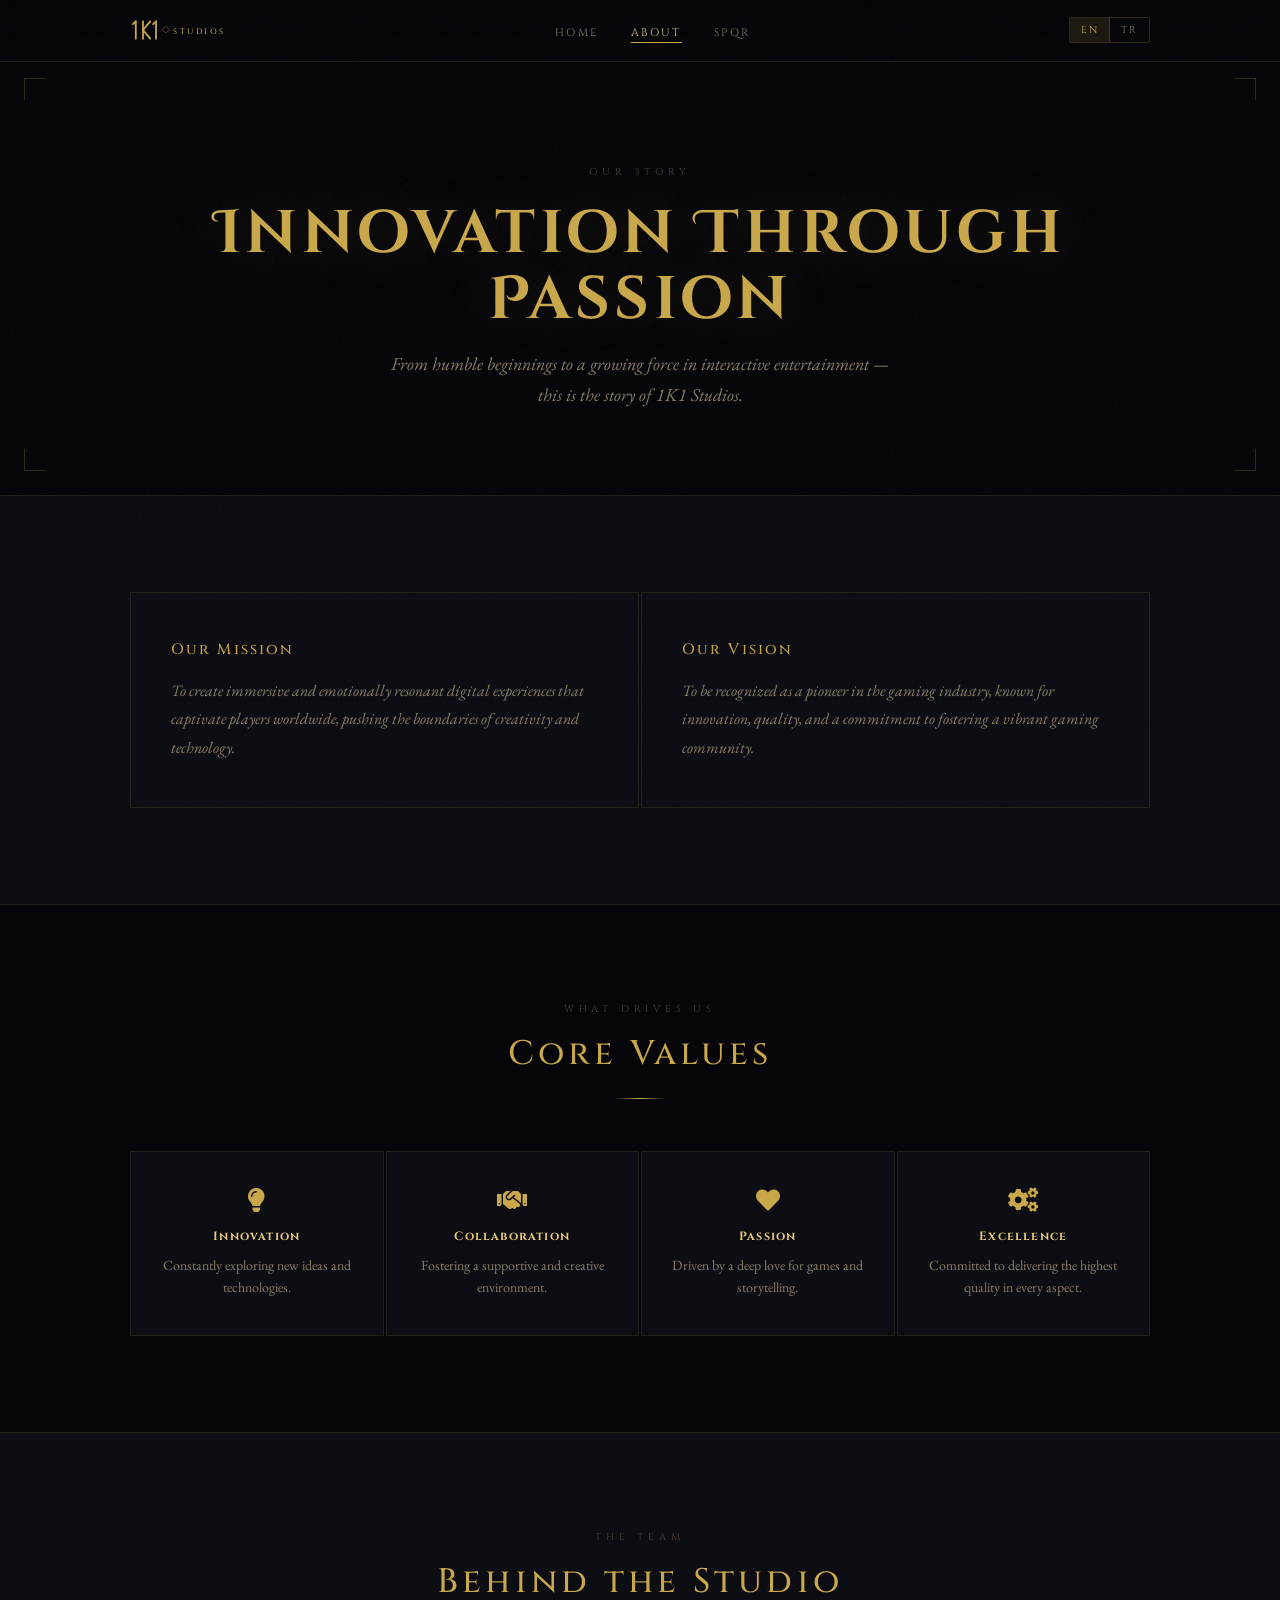
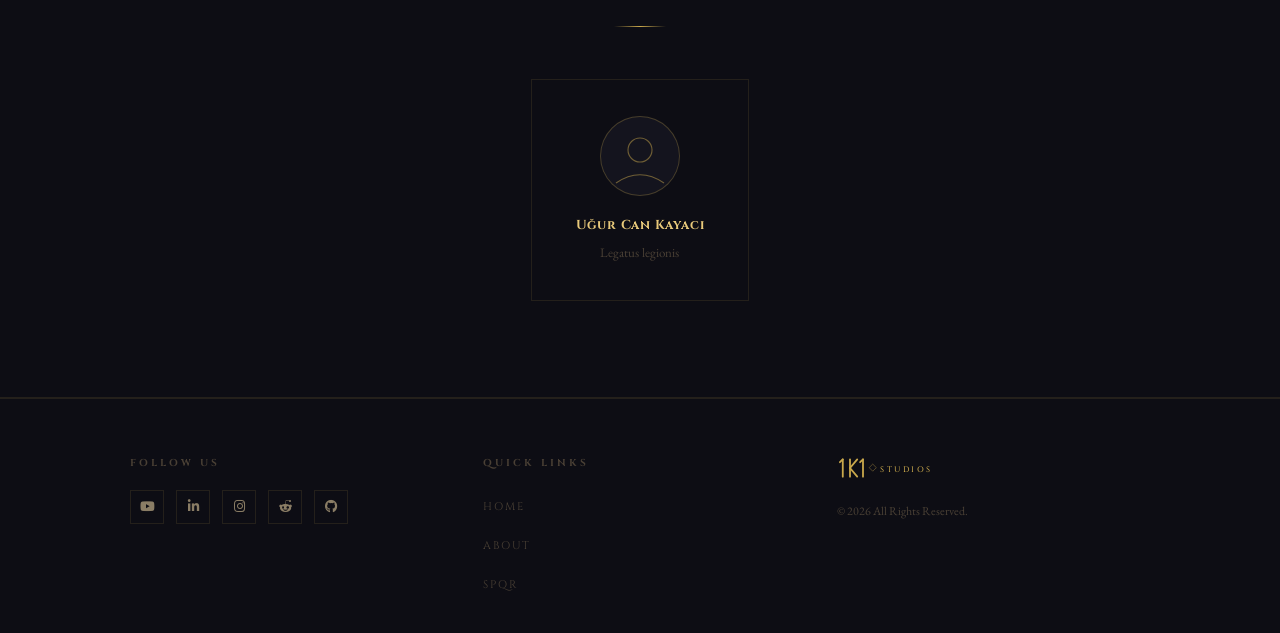
==== about.html @ 58bfda01 "Add files via upload" ====
<!DOCTYPE html>
<html lang="en">
<head>
  <meta charset="UTF-8">
  <meta name="viewport" content="width=device-width, initial-scale=1.0">
  <title>About — 1K1 Studios</title>
  <meta name="description" content="Learn more about 1K1 Studios — a solo game development studio crafting immersive digital experiences.">
  <meta name="author" content="1K1 Studios">
  <link rel="stylesheet" href="https://cdnjs.cloudflare.com/ajax/libs/font-awesome/5.15.4/css/all.min.css">
  <link rel="stylesheet" href="https://cdn.jsdelivr.net/npm/aos@next/dist/aos.css">
  <link rel="stylesheet" href="styles.css">
<link rel="icon" href="/favicon.svg" type="image/svg+xml">
</head>
<body data-page="about">

<div id="loader-wrapper">
  <div class="loader"></div>
  <p>Loading 1K1 Studios...</p>
</div>

<!-- HEADER -->
<header class="header">
  <div class="container">
    <a href="index.html" class="logo" aria-label="1K1 Studios">
      <svg class="logo-svg" viewBox="0 0 148 36" xmlns="http://www.w3.org/2000/svg">
        <line x1="8"  y1="6" x2="8"  y2="30" stroke="#c9a84c" stroke-width="2.5" stroke-linecap="round"/>
        <line x1="4"  y1="10" x2="8"  y2="6"  stroke="#c9a84c" stroke-width="2.5" stroke-linecap="round"/>
        <line x1="18" y1="6" x2="18" y2="30" stroke="#c9a84c" stroke-width="2.5" stroke-linecap="round"/>
        <line x1="18" y1="18" x2="28" y2="6"  stroke="#c9a84c" stroke-width="2.5" stroke-linecap="round"/>
        <line x1="18" y1="18" x2="28" y2="30" stroke="#c9a84c" stroke-width="2.5" stroke-linecap="round"/>
        <line x1="36" y1="6" x2="36" y2="30" stroke="#c9a84c" stroke-width="2.5" stroke-linecap="round"/>
        <line x1="32" y1="10" x2="36" y2="6"  stroke="#c9a84c" stroke-width="2.5" stroke-linecap="round"/>
        <rect x="46" y="14" width="7" height="7" fill="none" stroke="#c9a84c" stroke-width="1" transform="rotate(45 49.5 17.5)" opacity="0.5"/>
        <text x="60" y="23" font-family="Cinzel,serif" font-size="11" fill="#c9a84c" letter-spacing="3.5" font-weight="500">STUDIOS</text>
      </svg>
    </a>
    <nav class="main-nav" aria-label="Main navigation">
      <ul class="nav-list">
        <li><a href="/index.html" class="nav-link">Home</a></li>
        <li><a href="/about.html" class="nav-link active">About</a></li>
        <li><a href="/spqr.html" class="nav-link">SPQR</a></li>
      </ul>
    </nav>
    <div class="lang-bar">
      <div class="lang-switcher">
        <button class="lang-btn" data-lang="en" onclick="setLang('en')">EN</button>
        <button class="lang-btn" data-lang="tr" onclick="setLang('tr')">TR</button>
      </div>
    </div>
    <button class="hamburger" aria-label="Toggle menu">
      <span class="bar"></span><span class="bar"></span><span class="bar"></span>
    </button>
  </div>
</header>

<!-- HERO -->
<section class="hero-section sub-hero">
  <div class="hb hb-tl"></div><div class="hb hb-tr"></div>
  <div class="hb hb-bl"></div><div class="hb hb-br"></div>
  <div class="container hero-content" data-aos="fade-up">
    <p class="section-label" data-i18n="heroLabel">Our Story</p>
    <h1 class="hero-title" data-i18n="heroTitle">Innovation Through Passion</h1>
    <p class="hero-desc" data-i18n="heroDesc">From humble beginnings to a growing force in interactive entertainment — this is the story of 1K1 Studios.</p>
  </div>
</section>

<!-- MISSION / VISION -->
<section class="section section-alt" data-aos="fade-up">
  <div class="container">
    <div class="mv-grid">
      <div class="mv-card" data-aos="fade-right">
        <h3 data-i18n="missionTitle">Our Mission</h3>
        <p data-i18n="missionDesc">To create immersive and emotionally resonant digital experiences that captivate players worldwide, pushing the boundaries of creativity and technology.</p>
      </div>
      <div class="mv-card" data-aos="fade-left">
        <h3 data-i18n="visionTitle">Our Vision</h3>
        <p data-i18n="visionDesc">To be recognized as a pioneer in the gaming industry, known for innovation, quality, and a commitment to fostering a vibrant gaming community.</p>
      </div>
    </div>
  </div>
</section>

<!-- VALUES -->
<section class="section" data-aos="fade-up">
  <div class="container">
    <p class="section-label" style="text-align:center;margin-bottom:8px;" data-i18n="valLabel">What Drives Us</p>
    <h2 class="section-title" data-i18n="valTitle">Core Values</h2>
    <div class="values-grid">
      <div class="value-item" data-aos="fade-up" data-aos-delay="100">
        <i class="fas fa-lightbulb"></i>
        <h3 data-i18n="v1t">Innovation</h3>
        <p data-i18n="v1d">Constantly exploring new ideas and technologies.</p>
      </div>
      <div class="value-item" data-aos="fade-up" data-aos-delay="150">
        <i class="fas fa-handshake"></i>
        <h3 data-i18n="v2t">Collaboration</h3>
        <p data-i18n="v2d">Fostering a supportive and creative environment.</p>
      </div>
      <div class="value-item" data-aos="fade-up" data-aos-delay="200">
        <i class="fas fa-heart"></i>
        <h3 data-i18n="v3t">Passion</h3>
        <p data-i18n="v3d">Driven by a deep love for games and storytelling.</p>
      </div>
      <div class="value-item" data-aos="fade-up" data-aos-delay="250">
        <i class="fas fa-cogs"></i>
        <h3 data-i18n="v4t">Excellence</h3>
        <p data-i18n="v4d">Committed to delivering the highest quality in every aspect.</p>
      </div>
    </div>
  </div>
</section>

<!-- TEAM -->
<section class="section section-alt" data-aos="fade-up">
  <div class="container">
    <p class="section-label" style="text-align:center;margin-bottom:8px;" data-i18n="teamLabel">The Team</p>
    <h2 class="section-title" data-i18n="teamTitle">Behind the Studio</h2>
    <div class="team-grid">
      <div class="team-member" data-aos="fade-up">
        <div class="team-avatar">
          <svg viewBox="0 0 80 80" xmlns="http://www.w3.org/2000/svg" width="60" height="60">
            <circle cx="40" cy="32" r="16" fill="none" stroke="rgba(201,168,76,0.5)" stroke-width="1.5"/>
            <path d="M8 76 Q40 54 72 76" fill="none" stroke="rgba(201,168,76,0.5)" stroke-width="1.5"/>
          </svg>
        </div>
        <h3>Uğur Can Kayacı</h3>
        <p data-i18n="teamRole">Founder &amp; Solo Developer</p>
      </div>
    </div>
  </div>
</section>

<!-- FOOTER -->
<footer class="main-footer">
  <div class="container">
    <div class="footer-grid">
      <div class="footer-col">
        <h4>Follow Us</h4>
        <div class="social-links">
          <a href="https://www.youtube.com/@onekeyonestudios" target="_blank" aria-label="YouTube"><i class="fab fa-youtube"></i></a>
          <a href="https://www.linkedin.com/company/onekeyone-game-studios/" target="_blank" aria-label="LinkedIn"><i class="fab fa-linkedin-in"></i></a>
          <a href="https://www.instagram.com/1k1studios/" target="_blank" aria-label="Instagram"><i class="fab fa-instagram"></i></a>
          <a href="https://www.reddit.com/user/Rich-Television30/" target="_blank" aria-label="Reddit"><i class="fab fa-reddit-alien"></i></a>
          <a href="https://github.com/Can1k1" target="_blank" aria-label="GitHub"><i class="fab fa-github"></i></a>

        </div>
      </div>
      <div class="footer-col">
        <h4>Quick Links</h4>
        <ul class="footer-nav">
          <li><a href="index.html">Home</a></li>
          <li><a href="about.html">About</a></li>
          <li><a href="spqr.html">SPQR</a></li>
        </ul>
      </div>
      <div class="footer-col footer-logo-col">
        <a href="index.html" class="logo">
          <svg class="logo-svg" viewBox="0 0 148 36" xmlns="http://www.w3.org/2000/svg">
            <line x1="8"  y1="6" x2="8"  y2="30" stroke="#c9a84c" stroke-width="2.5" stroke-linecap="round"/>
            <line x1="4"  y1="10" x2="8"  y2="6"  stroke="#c9a84c" stroke-width="2.5" stroke-linecap="round"/>
            <line x1="18" y1="6" x2="18" y2="30" stroke="#c9a84c" stroke-width="2.5" stroke-linecap="round"/>
            <line x1="18" y1="18" x2="28" y2="6"  stroke="#c9a84c" stroke-width="2.5" stroke-linecap="round"/>
            <line x1="18" y1="18" x2="28" y2="30" stroke="#c9a84c" stroke-width="2.5" stroke-linecap="round"/>
            <line x1="36" y1="6" x2="36" y2="30" stroke="#c9a84c" stroke-width="2.5" stroke-linecap="round"/>
            <line x1="32" y1="10" x2="36" y2="6"  stroke="#c9a84c" stroke-width="2.5" stroke-linecap="round"/>
            <rect x="46" y="14" width="7" height="7" fill="none" stroke="#c9a84c" stroke-width="1" transform="rotate(45 49.5 17.5)" opacity="0.5"/>
            <text x="60" y="23" font-family="Cinzel,serif" font-size="11" fill="#c9a84c" letter-spacing="3.5" font-weight="500">STUDIOS</text>
          </svg>
        </a>
        <p>&copy; <span class="current-year">2025</span> All Rights Reserved.</p>
      </div>
    </div>
  </div>
</footer>
<script src="https://cdn.jsdelivr.net/npm/aos@next/dist/aos.js"></script>
<script src="script.js"></script>
</body>
</html>
---- styles.css ----
@import url('https://fonts.googleapis.com/css2?family=Cinzel+Decorative:wght@400;700&family=Cinzel:wght@400;500;600&family=EB+Garamond:ital,wght@0,400;0,500;1,400&display=swap');

/* ── RESET ── */
*, *::before, *::after { margin: 0; padding: 0; box-sizing: border-box; }

/* ── VARIABLES ── */
:root {
  --gold:   #c9a84c;
  --gold2:  #e8c97a;
  --gold3:  #f5e0a0;
  --dark:   #06060a;
  --dark2:  #0d0d14;
  --dark3:  #14141e;
  --border: rgba(201,168,76,0.12);
  --border2:rgba(201,168,76,0.28);
  --text:   #d4c9b0;
  --text2:  #8a7d65;
  --text3:  #4a4035;
  --font-display: 'Cinzel', serif;
  --font-deco:    'Cinzel Decorative', serif;
  --font-body:    'EB Garamond', Georgia, serif;
  --max-w: 1100px;
  --pad-x: 40px;
}

html { scroll-behavior: smooth; }

body {
  background: var(--dark);
  color: var(--text);
  font-family: var(--font-body);
  font-size: 17px;
  line-height: 1.7;
  overflow-x: hidden;
}

body.no-scroll { overflow: hidden; }

/* Noise texture */
body::before {
  content: '';
  position: fixed;
  inset: 0;
  background-image: url("data:image/svg+xml,%3Csvg viewBox='0 0 256 256' xmlns='http://www.w3.org/2000/svg'%3E%3Cfilter id='n'%3E%3CfeTurbulence type='fractalNoise' baseFrequency='0.9' numOctaves='4' stitchTiles='stitch'/%3E%3C/filter%3E%3Crect width='100%25' height='100%25' filter='url(%23n)' opacity='0.04'/%3E%3C/svg%3E");
  pointer-events: none;
  z-index: 9999;
  opacity: 0.35;
}

/* ── LOADER ── */
#loader-wrapper {
  position: fixed;
  inset: 0;
  background: var(--dark);
  display: flex;
  flex-direction: column;
  align-items: center;
  justify-content: center;
  z-index: 10000;
  transition: opacity 0.5s;
  gap: 20px;
}

#loader-wrapper p {
  font-family: var(--font-display);
  font-size: 11px;
  letter-spacing: 0.4em;
  color: var(--text3);
  text-transform: uppercase;
}

.loader {
  width: 36px;
  height: 36px;
  border: 1px solid var(--border);
  border-top-color: var(--gold);
  border-radius: 50%;
  animation: spin 1s linear infinite;
}

@keyframes spin { to { transform: rotate(360deg); } }

/* ── LAYOUT ── */
.container {
  max-width: var(--max-w);
  margin: 0 auto;
  padding: 0 var(--pad-x);
}

/* ── HEADER ── */
.header {
  position: fixed;
  top: 0; left: 0; right: 0;
  z-index: 900;
  padding: 16px 0;
  background: linear-gradient(to bottom, rgba(6,6,10,0.97), rgba(6,6,10,0.75));
  border-bottom: 1px solid var(--border);
  backdrop-filter: blur(10px);
}

.header .container {
  display: flex;
  align-items: center;
  justify-content: space-between;
  gap: 20px;
}

/* Logo */
.logo {
  display: flex;
  align-items: center;
  text-decoration: none;
  flex-shrink: 0;
}

.logo-svg { height: 26px; width: auto; }

/* Nav */
.main-nav .nav-list {
  display: flex;
  gap: 32px;
  list-style: none;
}

.nav-link {
  font-family: var(--font-display);
  font-size: 11px;
  letter-spacing: 0.22em;
  color: var(--text2);
  text-decoration: none;
  text-transform: uppercase;
  position: relative;
  padding-bottom: 3px;
  transition: color 0.3s;
  white-space: nowrap;
}

.nav-link::after {
  content: '';
  position: absolute;
  bottom: 0; left: 0; right: 0;
  height: 1px;
  background: var(--gold);
  transform: scaleX(0);
  transition: transform 0.3s;
}

.nav-link:hover, .nav-link.active { color: var(--gold2); }
.nav-link:hover::after, .nav-link.active::after { transform: scaleX(1); }

/* Language bar */
.lang-bar {
  display: flex;
  align-items: center;
  flex-shrink: 0;
}

.lang-switcher {
  display: flex;
  border: 1px solid rgba(201,168,76,0.22);
  border-radius: 2px;
  overflow: hidden;
}

.lang-btn {
  background: transparent;
  border: none;
  color: var(--text2);
  font-family: var(--font-display);
  font-size: 10px;
  letter-spacing: 0.18em;
  padding: 5px 11px;
  cursor: pointer;
  transition: all 0.25s;
  text-transform: uppercase;
}

.lang-btn:first-child { border-right: 1px solid rgba(201,168,76,0.22); }
.lang-btn:hover { color: var(--gold2); background: rgba(201,168,76,0.06); }
.lang-btn.active { color: var(--gold); background: rgba(201,168,76,0.12); }

/* Hamburger */
.hamburger {
  display: none;
  background: none;
  border: none;
  cursor: pointer;
  flex-direction: column;
  gap: 5px;
  padding: 4px;
  flex-shrink: 0;
}

.bar {
  display: block;
  width: 22px;
  height: 1px;
  background: var(--gold);
  transition: all 0.3s;
}

.hamburger.active .bar:nth-child(1) { transform: translateY(6px) rotate(45deg); }
.hamburger.active .bar:nth-child(2) { opacity: 0; }
.hamburger.active .bar:nth-child(3) { transform: translateY(-6px) rotate(-45deg); }

/* ── HERO ── */
.hero-section {
  position: relative;
  min-height: 100vh;
  display: flex;
  align-items: center;
  justify-content: center;
  text-align: center;
  overflow: hidden;
  padding: 120px 20px 80px;
}

.hero-section.sub-hero {
  min-height: 55vh;
  padding-top: 140px;
  padding-bottom: 60px;
}

#star-canvas {
  position: absolute;
  inset: 0;
  width: 100%;
  height: 100%;
  pointer-events: none;
  z-index: 1;
}

.hero-content { position: relative; z-index: 2; width: 100%; }

/* Corner borders */
.hb { position: absolute; width: 22px; height: 22px; border-color: rgba(201,168,76,0.22); border-style: solid; z-index: 3; }
.hb-tl { top: 78px; left: 24px; border-width: 1px 0 0 1px; }
.hb-tr { top: 78px; right: 24px; border-width: 1px 1px 0 0; }
.hb-bl { bottom: 24px; left: 24px; border-width: 0 0 1px 1px; }
.hb-br { bottom: 24px; right: 24px; border-width: 0 1px 1px 0; }

.section-label {
  font-family: var(--font-display);
  font-size: 10px;
  letter-spacing: 0.48em;
  color: var(--text3);
  text-transform: uppercase;
  margin-bottom: 20px;
}

.spqr-hero-title {
  font-family: var(--font-deco);
  font-size: clamp(52px, 10vw, 108px);
  font-weight: 700;
  color: var(--gold);
  letter-spacing: 0.1em;
  line-height: 1;
  text-shadow: 0 0 80px rgba(201,168,76,0.28);
}

.spqr-hero-sub {
  font-family: var(--font-display);
  font-size: clamp(12px, 1.8vw, 16px);
  letter-spacing: 0.42em;
  color: var(--text2);
  text-transform: uppercase;
  margin-top: 10px;
}

.hero-divider {
  display: flex;
  align-items: center;
  gap: 14px;
  max-width: 280px;
  margin: 28px auto;
}

.hero-divider::before, .hero-divider::after {
  content: '';
  flex: 1;
  height: 1px;
  background: linear-gradient(to right, transparent, rgba(201,168,76,0.38));
}

.hero-divider::after { background: linear-gradient(to left, transparent, rgba(201,168,76,0.38)); }
.hero-gem { width: 6px; height: 6px; background: var(--gold); transform: rotate(45deg); opacity: 0.65; flex-shrink: 0; }

.hero-tagline {
  font-family: var(--font-body);
  font-style: italic;
  font-size: clamp(15px, 2vw, 19px);
  color: var(--text2);
  max-width: 540px;
  margin: 0 auto 36px;
  line-height: 1.8;
}

.hero-tagline span { color: var(--gold2); font-style: normal; }

.hero-title {
  font-family: var(--font-deco);
  font-size: clamp(28px, 5vw, 60px);
  font-weight: 700;
  color: var(--gold);
  letter-spacing: 0.07em;
  line-height: 1.1;
  margin-bottom: 16px;
  text-shadow: 0 0 50px rgba(201,168,76,0.2);
}

.hero-desc {
  font-style: italic;
  color: var(--text2);
  font-size: clamp(15px, 1.8vw, 18px);
  max-width: 520px;
  margin: 0 auto;
  line-height: 1.7;
}

.ea-badge {
  margin-top: 16px;
  font-family: var(--font-display);
  font-size: 10px;
  letter-spacing: 0.28em;
  color: var(--text3);
  text-transform: uppercase;
}

/* ── BUTTONS ── */
.btn-row {
  display: flex;
  gap: 14px;
  justify-content: center;
  flex-wrap: wrap;
}

.btn {
  display: inline-flex;
  align-items: center;
  gap: 10px;
  font-family: var(--font-display);
  font-size: 11px;
  letter-spacing: 0.22em;
  text-transform: uppercase;
  text-decoration: none;
  padding: 14px 34px;
  cursor: pointer;
  border: none;
  transition: all 0.32s;
  position: relative;
  white-space: nowrap;
}

.btn svg { width: 17px; height: 17px; fill: currentColor; flex-shrink: 0; }

.btn-primary {
  background: transparent;
  border: 1px solid rgba(201,168,76,0.5);
  color: var(--gold2);
}

.btn-primary:hover {
  border-color: var(--gold2);
  color: var(--gold3);
  box-shadow: 0 0 28px rgba(201,168,76,0.12);
  transform: translateY(-2px);
}

.btn-secondary {
  background: rgba(201,168,76,0.08);
  border: 1px solid rgba(201,168,76,0.28);
  color: var(--gold);
}

.btn-secondary:hover {
  background: rgba(201,168,76,0.14);
  transform: translateY(-2px);
}

/* ── SECTIONS ── */
.section { padding: 96px 0; }
.section-alt { background: var(--dark2); border-top: 1px solid var(--border); border-bottom: 1px solid var(--border); }

.section-title {
  font-family: var(--font-display);
  font-size: clamp(20px, 3vw, 34px);
  font-weight: 500;
  color: var(--gold);
  letter-spacing: 0.12em;
  text-align: center;
  margin-bottom: 52px;
}

.section-title::after {
  content: '';
  display: block;
  width: 52px;
  height: 1px;
  background: linear-gradient(to right, transparent, var(--gold), transparent);
  margin: 14px auto 0;
}

/* ── SPQR FEATURES ── */
.spqr-features {
  display: grid;
  grid-template-columns: repeat(4, 1fr);
  gap: 2px;
}

.spqr-feat {
  background: var(--dark2);
  border: 1px solid var(--border);
  padding: 36px 28px;
  transition: border-color 0.3s, background 0.3s;
}

.spqr-feat:hover { border-color: var(--border2); background: var(--dark3); }

.spqr-feat-num {
  font-family: var(--font-display);
  font-size: 10px;
  letter-spacing: 0.3em;
  color: var(--text3);
  margin-bottom: 16px;
}

.spqr-feat-title {
  font-family: var(--font-display);
  font-size: 13px;
  color: var(--gold2);
  letter-spacing: 0.08em;
  margin-bottom: 10px;
}

.spqr-feat-desc { font-size: 14px; color: var(--text2); line-height: 1.7; }

/* ── ABOUT BRIEF ── */
.about-brief { text-align: center; }
.about-brief p { color: var(--text2); font-style: italic; max-width: 620px; margin: 0 auto 32px; }

/* ── MISSION / VISION ── */
.mv-grid {
  display: grid;
  grid-template-columns: 1fr 1fr;
  gap: 2px;
}

.mv-card {
  background: var(--dark2);
  border: 1px solid var(--border);
  padding: 44px 40px;
  transition: border-color 0.3s;
}

.mv-card:hover { border-color: var(--border2); }

.mv-card h3 {
  font-family: var(--font-display);
  font-size: 15px;
  font-weight: 500;
  color: var(--gold);
  letter-spacing: 0.14em;
  margin-bottom: 14px;
}

.mv-card p { color: var(--text2); font-style: italic; line-height: 1.8; font-size: 16px; }

/* ── VALUES ── */
.values-grid {
  display: grid;
  grid-template-columns: repeat(4, 1fr);
  gap: 2px;
}

.value-item {
  background: var(--dark2);
  border: 1px solid var(--border);
  padding: 36px 24px;
  text-align: center;
  transition: border-color 0.3s, background 0.3s;
}

.value-item:hover { border-color: var(--border2); background: var(--dark3); }
.value-item i { font-size: 24px; color: var(--gold); margin-bottom: 14px; display: block; }
.value-item h3 { font-family: var(--font-display); font-size: 12px; color: var(--gold2); letter-spacing: 0.1em; margin-bottom: 8px; }
.value-item p { font-size: 14px; color: var(--text2); line-height: 1.6; }

/* ── TEAM ── */
.team-grid { display: flex; justify-content: center; }

.team-member {
  background: var(--dark2);
  border: 1px solid var(--border);
  padding: 36px 44px;
  text-align: center;
  transition: border-color 0.3s;
}

.team-member:hover { border-color: var(--border2); }

.team-avatar {
  width: 80px;
  height: 80px;
  margin: 0 auto 18px;
  border-radius: 50%;
  border: 1px solid rgba(201,168,76,0.28);
  display: flex;
  align-items: center;
  justify-content: center;
  background: var(--dark3);
}

.team-member h3 {
  font-family: var(--font-display);
  font-size: 13px;
  color: var(--gold2);
  letter-spacing: 0.06em;
  margin-bottom: 6px;
}

.team-member p { font-size: 13px; color: var(--text3); }

/* ── STEAM CTA ── */
.steam-cta {
  text-align: center;
  padding: 80px 0;
}

.ea-note {
  margin-top: 16px;
  font-family: var(--font-display);
  font-size: 10px;
  letter-spacing: 0.26em;
  color: var(--text3);
  text-transform: uppercase;
}

/* ── FOOTER ── */
.main-footer {
  background: var(--dark2);
  border-top: 1px solid var(--border);
  padding: 56px 0 36px;
}

.footer-grid {
  display: grid;
  grid-template-columns: 1fr 1fr 1fr;
  gap: 40px;
  align-items: start;
}

.footer-col h4 {
  font-family: var(--font-display);
  font-size: 10px;
  letter-spacing: 0.3em;
  color: var(--text3);
  text-transform: uppercase;
  margin-bottom: 18px;
}

.social-links { display: flex; gap: 12px; }

.social-links a {
  width: 34px;
  height: 34px;
  border: 1px solid var(--border);
  display: flex;
  align-items: center;
  justify-content: center;
  color: var(--text2);
  font-size: 13px;
  text-decoration: none;
  transition: all 0.28s;
}

.social-links a:hover { border-color: var(--border2); color: var(--gold2); }

.footer-nav { list-style: none; display: flex; flex-direction: column; gap: 10px; }

.footer-nav a {
  font-family: var(--font-display);
  font-size: 11px;
  letter-spacing: 0.16em;
  color: var(--text3);
  text-decoration: none;
  text-transform: uppercase;
  transition: color 0.28s;
}

.footer-nav a:hover { color: var(--gold2); }

.footer-logo-col { text-align: left; }
.footer-logo-col p { font-size: 12px; color: var(--text3); margin-top: 20px;}

/* ── ANIMATIONS ── */
@keyframes fadeUp {
  from { opacity: 0; transform: translateY(18px); }
  to   { opacity: 1; transform: translateY(0); }
}

.anim-1 { animation: fadeUp 0.9s ease forwards 0.2s; opacity: 0; }
.anim-2 { animation: fadeUp 0.9s ease forwards 0.4s; opacity: 0; }
.anim-3 { animation: fadeUp 0.9s ease forwards 0.6s; opacity: 0; }
.anim-4 { animation: fadeUp 0.9s ease forwards 0.8s; opacity: 0; }
.anim-5 { animation: fadeUp 0.9s ease forwards 1.0s; opacity: 0; }
.anim-6 { animation: fadeUp 0.9s ease forwards 1.2s; opacity: 0; }

/* ── RESPONSIVE ── */
@media (max-width: 900px) {
  :root { --pad-x: 24px; }

  .spqr-features { grid-template-columns: repeat(2, 1fr); }
  .values-grid   { grid-template-columns: repeat(2, 1fr); }
  .mv-grid       { grid-template-columns: 1fr; }
  .footer-grid   { grid-template-columns: 1fr 1fr; }
  .footer-logo-col { text-align: left; }

  .hb-tl, .hb-tr, .hb-bl, .hb-br { display: none; }
}

@media (max-width: 768px) {
  :root { --pad-x: 20px; }

  /* Mobile nav */
  .hamburger { display: flex; }

  .main-nav {
    position: fixed;
    top: 0; right: 0;
    width: min(280px, 80vw);
    height: 100vh;
    background: var(--dark2);
    border-left: 1px solid var(--border);
    padding: 90px 32px 40px;
    transform: translateX(100%);
    transition: transform 0.38s cubic-bezier(0.4, 0, 0.2, 1);
    z-index: 800;
    overflow-y: auto;
  }

  .main-nav.active { transform: translateX(0); }

  .main-nav .nav-list {
    flex-direction: column;
    gap: 24px;
  }

  .nav-link { font-size: 14px; }

  /* Header layout on mobile: logo left, lang+hamburger right */
  .header .container { gap: 12px; }
  .lang-bar { order: 2; }
  .hamburger { order: 3; }

  .section { padding: 64px 0; }
  .section-title { margin-bottom: 36px; }

  .spqr-hero-title { font-size: clamp(44px, 14vw, 72px); }
  .hero-tagline { font-size: 15px; }

  .spqr-features { grid-template-columns: 1fr; }
  .values-grid   { grid-template-columns: 1fr 1fr; }

  .btn { padding: 13px 26px; font-size: 10px; }
}

@media (max-width: 540px) {
  .values-grid   { grid-template-columns: 1fr; }
  .footer-grid   { grid-template-columns: 1fr; }
  .footer-logo-col { text-align: left; }
  .btn-row       { flex-direction: column; align-items: center; }
  .mv-card       { padding: 32px 24px; }
  .spqr-feat     { padding: 28px 20px; }
}
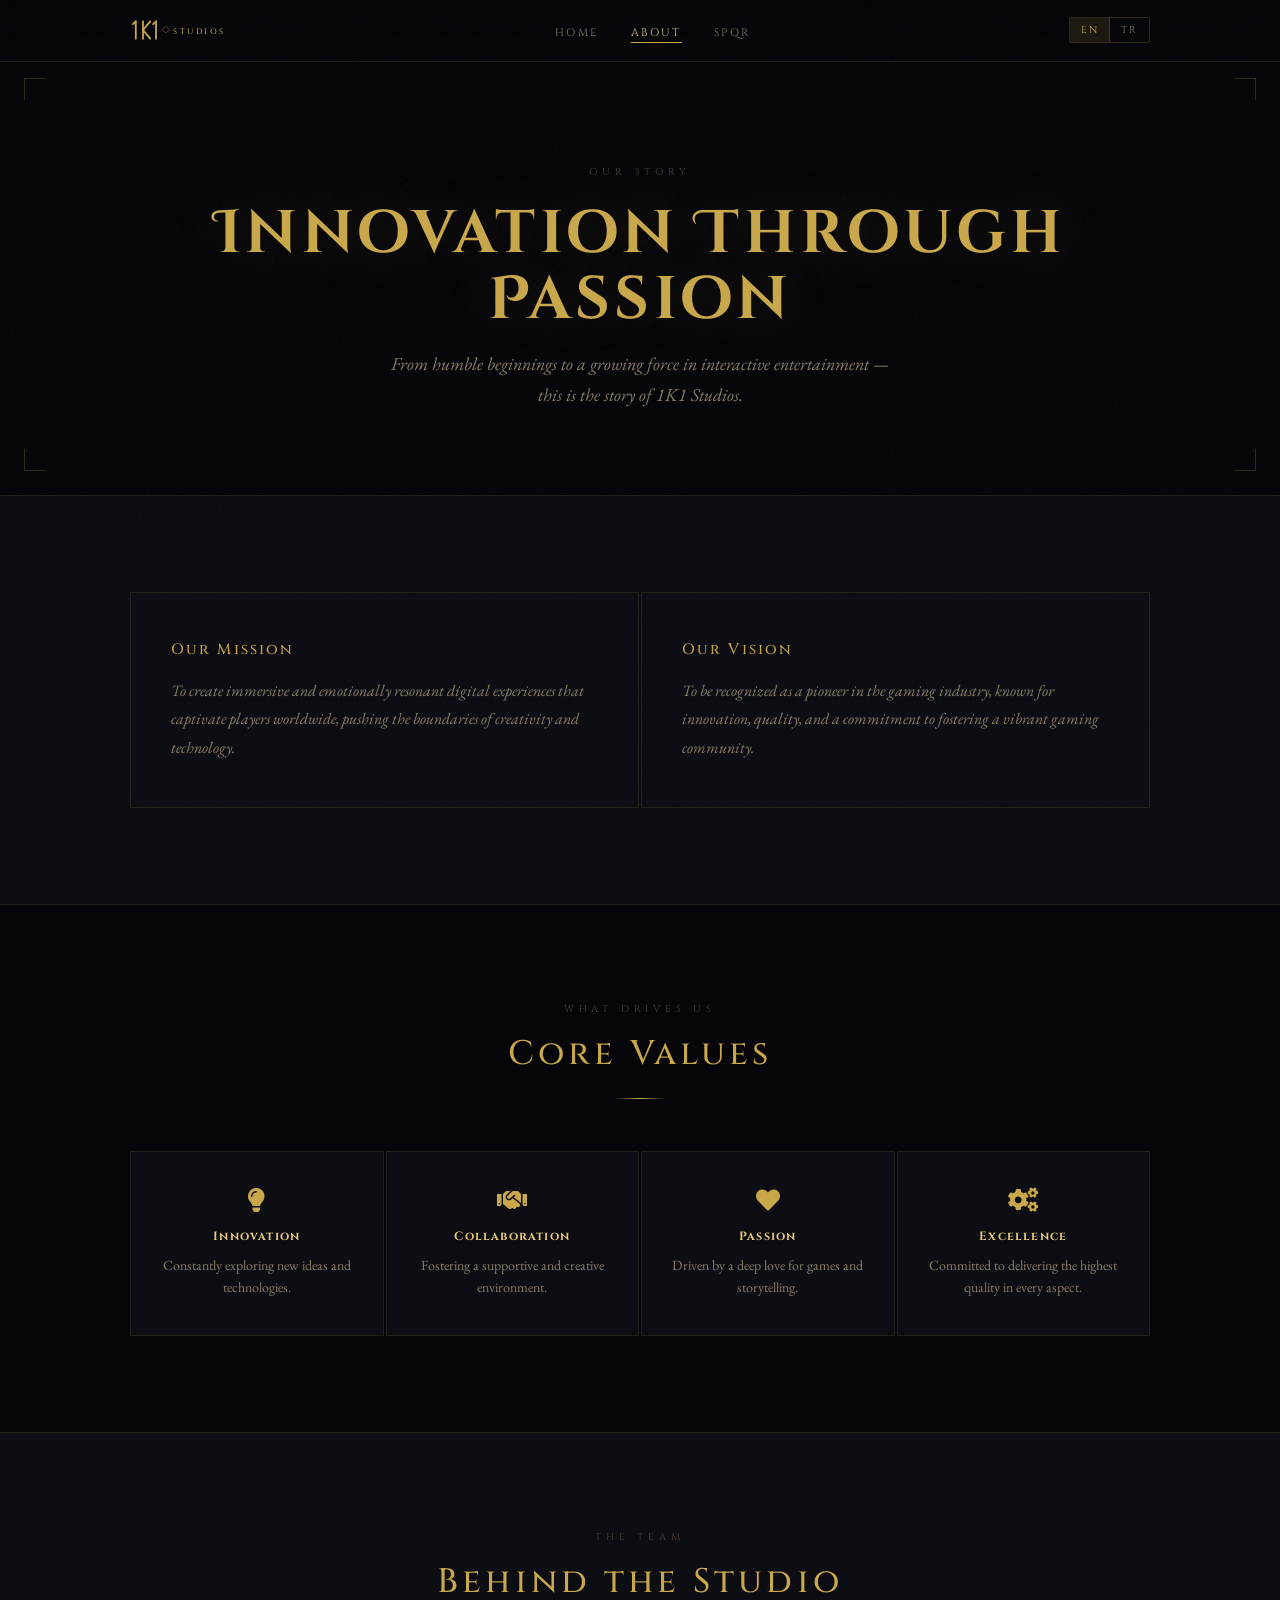
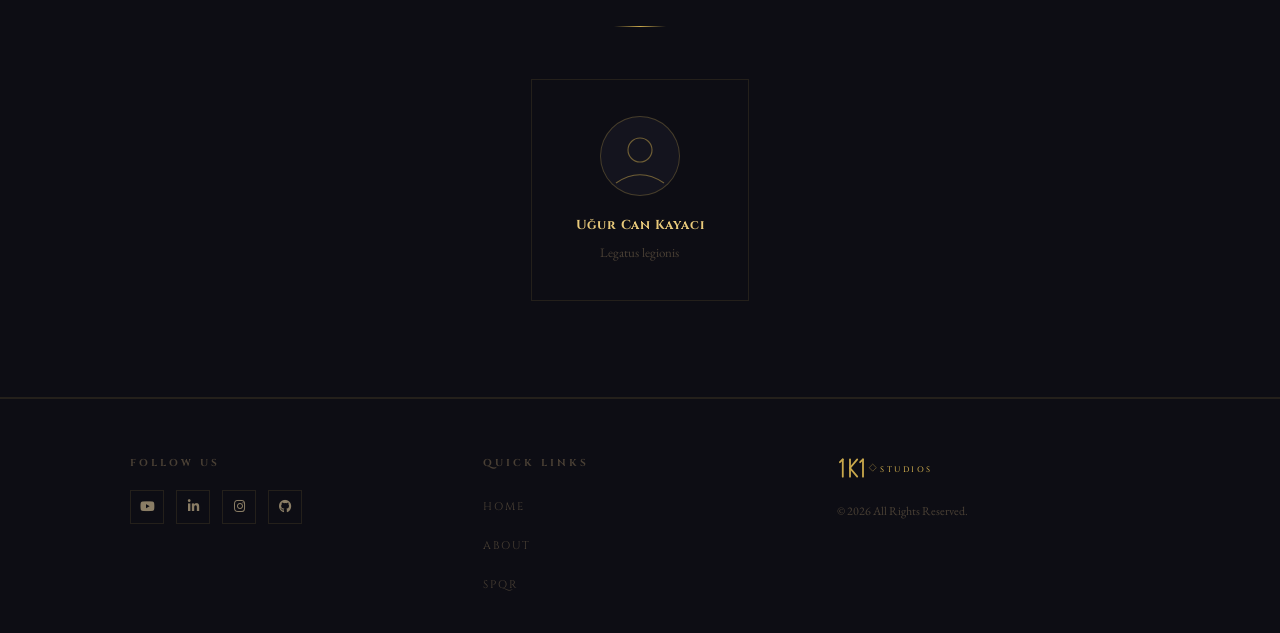
==== commit 13ee0dc6: "Update about.html" ====
--- a/about.html
+++ b/about.html
@@ -140,7 +140,7 @@
           <a href="https://www.youtube.com/@onekeyonestudios" target="_blank" aria-label="YouTube"><i class="fab fa-youtube"></i></a>
           <a href="https://www.linkedin.com/company/onekeyone-game-studios/" target="_blank" aria-label="LinkedIn"><i class="fab fa-linkedin-in"></i></a>
           <a href="https://www.instagram.com/1k1studios/" target="_blank" aria-label="Instagram"><i class="fab fa-instagram"></i></a>
-          <a href="https://www.reddit.com/user/Rich-Television30/" target="_blank" aria-label="Reddit"><i class="fab fa-reddit-alien"></i></a>
+          <!--<a href="https://www.reddit.com/user/Rich-Television30/" target="_blank" aria-label="Reddit"><i class="fab fa-reddit-alien"></i></a>-->
           <a href="https://github.com/Can1k1" target="_blank" aria-label="GitHub"><i class="fab fa-github"></i></a>
 
         </div>
